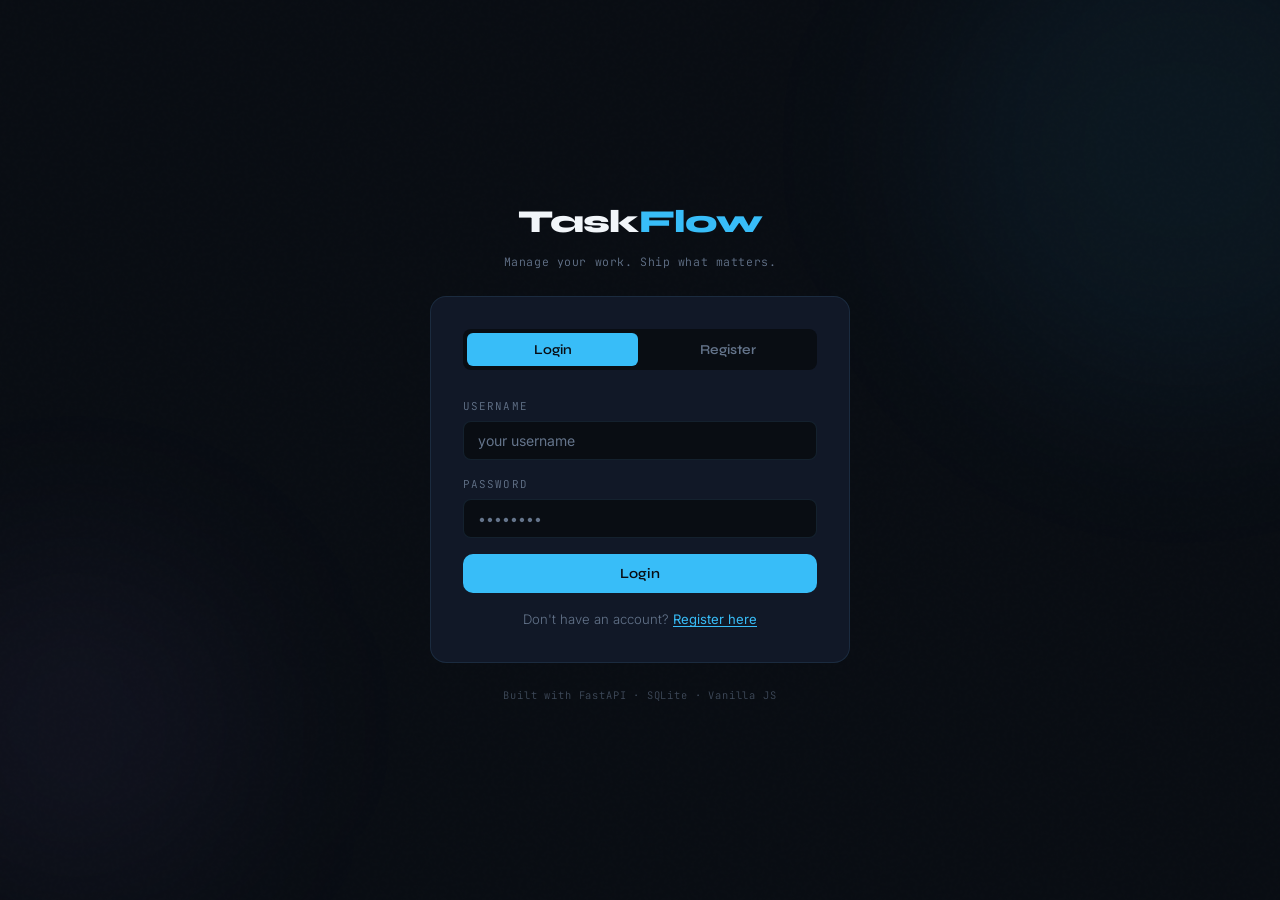
==== index.html @ e287d60d "Add frontend to repo root for GitHub Pages" ====
<!DOCTYPE html>
<html lang="en">
<head>
  <meta charset="UTF-8" />
  <meta name="viewport" content="width=device-width, initial-scale=1.0" />
  <title>TaskFlow — Login</title>
  <link rel="preconnect" href="https://fonts.googleapis.com" />
  <link rel="preconnect" href="https://fonts.gstatic.com" crossorigin />
  <link href="https://fonts.googleapis.com/css2?family=Syne:wght@600;700;800&family=JetBrains+Mono:wght@400;500&family=Inter:wght@300;400;500&display=swap" rel="stylesheet" />
  <link rel="stylesheet" href="css/style.css" />
</head>
<body class="auth-page">

  <!-- Background orbs -->
  <div class="orb orb-1"></div>
  <div class="orb orb-2"></div>

  <div class="auth-wrapper">

    <!-- Branding -->
    <div class="auth-brand">
      <span class="auth-logo">Task<span>Flow</span></span>
      <p class="auth-tagline">Manage your work. Ship what matters.</p>
    </div>

    <!-- Card -->
    <div class="auth-card">

      <!-- Tab switcher -->
      <div class="auth-tabs">
        <button class="auth-tab active" id="tab-login" onclick="showTab('login')">Login</button>
        <button class="auth-tab" id="tab-register" onclick="showTab('register')">Register</button>
      </div>

      <!-- LOGIN FORM -->
      <form class="auth-form" id="login-form" novalidate>
        <div class="form-group">
          <label class="form-label" for="login-username">USERNAME</label>
          <input
            class="form-input"
            type="text"
            id="login-username"
            name="username"
            placeholder="your username"
            autocomplete="username"
            required
          />
        </div>
        <div class="form-group">
          <label class="form-label" for="login-password">PASSWORD</label>
          <input
            class="form-input"
            type="password"
            id="login-password"
            name="password"
            placeholder="••••••••"
            autocomplete="current-password"
            required
          />
        </div>
        <div class="form-status" id="login-status" role="alert" aria-live="polite"></div>
        <button class="btn btn-primary btn-full" type="submit" id="login-btn">
          Login
        </button>
        <p class="auth-switch">
          Don't have an account?
          <button type="button" class="link-btn" onclick="showTab('register')">Register here</button>
        </p>
      </form>

      <!-- REGISTER FORM (hidden by default) -->
      <form class="auth-form hidden" id="register-form" novalidate>
        <div class="form-group">
          <label class="form-label" for="reg-username">USERNAME</label>
          <input
            class="form-input"
            type="text"
            id="reg-username"
            name="username"
            placeholder="choose a username"
            autocomplete="username"
            required
          />
        </div>
        <div class="form-group">
          <label class="form-label" for="reg-email">EMAIL</label>
          <input
            class="form-input"
            type="email"
            id="reg-email"
            name="email"
            placeholder="you@example.com"
            autocomplete="email"
            required
          />
        </div>
        <div class="form-group">
          <label class="form-label" for="reg-password">PASSWORD</label>
          <input
            class="form-input"
            type="password"
            id="reg-password"
            name="password"
            placeholder="min. 6 characters"
            autocomplete="new-password"
            required
          />
        </div>
        <div class="form-status" id="register-status" role="alert" aria-live="polite"></div>
        <button class="btn btn-primary btn-full" type="submit" id="register-btn">
          Create Account
        </button>
        <p class="auth-switch">
          Already have an account?
          <button type="button" class="link-btn" onclick="showTab('login')">Login here</button>
        </p>
      </form>

    </div>

    <p class="auth-footer">
      Built with FastAPI · SQLite · Vanilla JS
    </p>

  </div>

  <script src="js/auth.js"></script>
</body>
</html>
---- css/style.css ----
/* ============================================================
   style.css — TaskFlow Frontend Stylesheet
   Structure:
     1.  CSS Custom Properties
     2.  Reset & Base
     3.  Scrollbar
     4.  Utility Classes
     5.  Buttons
     6.  Form Elements
     7.  Auth Page (login / register)
     8.  Dashboard Nav
     9.  Summary Cards
    10.  Toolbar & Filters
    11.  Task List & Task Cards
    12.  Modal
    13.  Animations
    14.  Responsive
   ============================================================ */


/* ─── 1. CSS CUSTOM PROPERTIES ───────────────────────────── */
:root {
  --bg:          #090d13;
  --bg-2:        #0f1520;
  --bg-card:     #111827;
  --bg-modal:    #151e2e;
  --border:      rgba(99, 179, 237, 0.12);
  --accent:      #38bdf8;
  --accent-dim:  rgba(56, 189, 248, 0.12);
  --accent-glow: rgba(56, 189, 248, 0.3);
  --green:       #34d399;
  --green-dim:   rgba(52, 211, 153, 0.12);
  --purple:      #a78bfa;
  --purple-dim:  rgba(167, 139, 250, 0.12);
  --red:         #f87171;
  --red-dim:     rgba(248, 113, 113, 0.12);
  --yellow:      #fbbf24;
  --yellow-dim:  rgba(251, 191, 36, 0.12);
  --text:        #e2e8f0;
  --text-muted:  #64748b;
  --text-dim:    #94a3b8;
  --radius:      10px;
  --nav-h:       60px;
}


/* ─── 2. RESET & BASE ─────────────────────────────────────── */
*, *::before, *::after {
  box-sizing: border-box;
  margin: 0;
  padding: 0;
}

html { font-size: 16px; }

body {
  background-color: var(--bg);
  color: var(--text);
  font-family: 'Inter', sans-serif;
  font-weight: 300;
  line-height: 1.6;
  min-height: 100vh;
  overflow-x: hidden;
}

body::before {
  content: '';
  position: fixed;
  inset: 0;
  background-image: url("data:image/svg+xml,%3Csvg viewBox='0 0 256 256' xmlns='http://www.w3.org/2000/svg'%3E%3Cfilter id='noise'%3E%3CfeTurbulence type='fractalNoise' baseFrequency='0.9' numOctaves='4' stitchTiles='stitch'/%3E%3C/filter%3E%3Crect width='100%25' height='100%25' filter='url(%23noise)' opacity='0.04'/%3E%3C/svg%3E");
  pointer-events: none;
  z-index: 0;
  opacity: 0.35;
}

a { color: inherit; text-decoration: none; }
ul { list-style: none; }
button { font-family: inherit; cursor: pointer; border: none; background: none; }


/* ─── 3. SCROLLBAR ────────────────────────────────────────── */
::-webkit-scrollbar { width: 5px; }
::-webkit-scrollbar-track { background: var(--bg); }
::-webkit-scrollbar-thumb { background: var(--accent); border-radius: 3px; }


/* ─── 4. UTILITY CLASSES ──────────────────────────────────── */
.hidden { display: none !important; }

.orb {
  position: fixed;
  border-radius: 50%;
  filter: blur(90px);
  pointer-events: none;
  z-index: 0;
}
.orb-1 {
  width: 500px; height: 500px;
  background: rgba(56, 189, 248, 0.06);
  top: -100px; right: -150px;
}
.orb-2 {
  width: 350px; height: 350px;
  background: rgba(167, 139, 250, 0.05);
  bottom: 0; left: -100px;
}


/* ─── 5. BUTTONS ──────────────────────────────────────────── */
.btn {
  display: inline-flex;
  align-items: center;
  justify-content: center;
  gap: 8px;
  padding: 11px 22px;
  border-radius: var(--radius);
  font-family: 'Syne', sans-serif;
  font-size: 0.875rem;
  font-weight: 600;
  cursor: pointer;
  transition: all 0.18s ease;
  border: none;
}

.btn-primary {
  background: var(--accent);
  color: #090d13;
}
.btn-primary:hover {
  background: #7dd3fc;
  transform: translateY(-1px);
  box-shadow: 0 6px 20px var(--accent-glow);
}
.btn-primary:disabled {
  opacity: 0.5;
  cursor: not-allowed;
  transform: none;
  box-shadow: none;
}

.btn-ghost {
  background: transparent;
  color: var(--text-dim);
  border: 1px solid var(--border);
}
.btn-ghost:hover {
  border-color: var(--accent);
  color: var(--accent);
}

.btn-danger {
  background: var(--red);
  color: #090d13;
}
.btn-danger:hover {
  background: #fca5a5;
  transform: translateY(-1px);
}

.btn-full { width: 100%; }

.btn-sm {
  padding: 7px 16px;
  font-size: 0.8rem;
}

.btn-icon {
  padding: 6px 10px;
  font-size: 0.78rem;
}

.link-btn {
  background: none;
  border: none;
  color: var(--accent);
  font-family: inherit;
  font-size: inherit;
  cursor: pointer;
  padding: 0;
  text-decoration: underline;
  text-underline-offset: 2px;
}


/* ─── 6. FORM ELEMENTS ────────────────────────────────────── */
.form-group {
  display: flex;
  flex-direction: column;
  gap: 6px;
  flex: 1;
}

.form-label {
  font-family: 'JetBrains Mono', monospace;
  font-size: 0.68rem;
  color: var(--text-muted);
  letter-spacing: 0.1em;
}

.required { color: var(--red); }

.form-input,
.form-select,
.form-textarea {
  background: var(--bg);
  border: 1px solid var(--border);
  border-radius: 8px;
  padding: 10px 14px;
  color: var(--text);
  font-family: 'Inter', sans-serif;
  font-size: 0.875rem;
  outline: none;
  transition: border-color 0.18s ease, box-shadow 0.18s ease;
  width: 100%;
}

.form-input::placeholder,
.form-textarea::placeholder {
  color: var(--text-muted);
}

.form-input:focus,
.form-select:focus,
.form-textarea:focus {
  border-color: var(--accent);
  box-shadow: 0 0 0 3px var(--accent-dim);
}

.form-select {
  appearance: none;
  background-image: url("data:image/svg+xml,%3Csvg viewBox='0 0 24 24' fill='none' stroke='%2364748b' stroke-width='2' xmlns='http://www.w3.org/2000/svg'%3E%3Cpath d='M6 9l6 6 6-6'/%3E%3C/svg%3E");
  background-repeat: no-repeat;
  background-position: right 10px center;
  background-size: 16px;
  padding-right: 32px;
  cursor: pointer;
}

.form-select option { background: var(--bg-card); }

.form-textarea {
  resize: vertical;
  min-height: 90px;
}

.form-row {
  display: flex;
  gap: 12px;
}

.form-status {
  font-family: 'JetBrains Mono', monospace;
  font-size: 0.72rem;
  padding: 9px 12px;
  border-radius: 6px;
  display: none;
}
.form-status.error {
  background: var(--red-dim);
  border: 1px solid rgba(248, 113, 113, 0.25);
  color: var(--red);
  display: block;
}
.form-status.success {
  background: var(--green-dim);
  border: 1px solid rgba(52, 211, 153, 0.25);
  color: var(--green);
  display: block;
}


/* ─── 7. AUTH PAGE ────────────────────────────────────────── */
.auth-page {
  display: flex;
  align-items: center;
  justify-content: center;
  min-height: 100vh;
  padding: 24px;
}

.auth-wrapper {
  position: relative;
  z-index: 1;
  width: 100%;
  max-width: 420px;
  display: flex;
  flex-direction: column;
  align-items: center;
  gap: 24px;
}

.auth-brand { text-align: center; }

.auth-logo {
  font-family: 'Syne', sans-serif;
  font-size: 2rem;
  font-weight: 800;
  color: #f1f5f9;
  letter-spacing: -0.03em;
}
.auth-logo span { color: var(--accent); }

.auth-tagline {
  font-family: 'JetBrains Mono', monospace;
  font-size: 0.72rem;
  color: var(--text-muted);
  margin-top: 6px;
  letter-spacing: 0.05em;
}

.auth-card {
  width: 100%;
  background: var(--bg-card);
  border: 1px solid var(--border);
  border-radius: 16px;
  padding: 32px;
}

.auth-tabs {
  display: flex;
  gap: 4px;
  background: var(--bg);
  border-radius: 8px;
  padding: 4px;
  margin-bottom: 28px;
}

.auth-tab {
  flex: 1;
  padding: 8px;
  border-radius: 6px;
  font-family: 'Syne', sans-serif;
  font-size: 0.85rem;
  font-weight: 600;
  color: var(--text-muted);
  background: none;
  border: none;
  cursor: pointer;
  transition: all 0.18s ease;
}
.auth-tab.active {
  background: var(--accent);
  color: #090d13;
}

.auth-form {
  display: flex;
  flex-direction: column;
  gap: 16px;
}

.auth-switch {
  text-align: center;
  font-size: 0.82rem;
  color: var(--text-muted);
}

.auth-footer {
  font-family: 'JetBrains Mono', monospace;
  font-size: 0.65rem;
  color: var(--text-muted);
  letter-spacing: 0.08em;
  opacity: 0.6;
}


/* ─── 8. DASHBOARD NAV ────────────────────────────────────── */
.dash-nav {
  position: sticky;
  top: 0;
  height: var(--nav-h);
  display: flex;
  align-items: center;
  justify-content: space-between;
  padding: 0 28px;
  background: rgba(9, 13, 19, 0.85);
  backdrop-filter: blur(20px);
  -webkit-backdrop-filter: blur(20px);
  border-bottom: 1px solid var(--border);
  z-index: 50;
}

.dash-nav-right {
  display: flex;
  align-items: center;
  gap: 16px;
}

.dash-username {
  font-family: 'JetBrains Mono', monospace;
  font-size: 0.78rem;
  color: var(--text-muted);
}
.dash-username::before { content: '// '; opacity: 0.5; }


/* ─── 9. SUMMARY CARDS ────────────────────────────────────── */
.dash-main {
  max-width: 1100px;
  margin: 0 auto;
  padding: 32px 24px 80px;
  position: relative;
  z-index: 1;
}

.summary-grid {
  display: grid;
  grid-template-columns: repeat(5, 1fr);
  gap: 14px;
  margin-bottom: 28px;
}

.summary-card {
  background: var(--bg-card);
  border: 1px solid var(--border);
  border-radius: var(--radius);
  padding: 20px 16px;
  display: flex;
  flex-direction: column;
  align-items: center;
  gap: 6px;
  transition: border-color 0.18s;
}
.summary-card:hover { border-color: rgba(56, 189, 248, 0.25); }

.summary-num {
  font-family: 'Syne', sans-serif;
  font-size: 2rem;
  font-weight: 800;
  color: #f1f5f9;
  line-height: 1;
}
.summary-num.accent-blue   { color: var(--accent); }
.summary-num.accent-purple { color: var(--purple); }
.summary-num.accent-green  { color: var(--green); }
.summary-num.accent-red    { color: var(--red); }

.summary-lbl {
  font-family: 'JetBrains Mono', monospace;
  font-size: 0.65rem;
  color: var(--text-muted);
  letter-spacing: 0.1em;
  text-transform: uppercase;
}


/* ─── 10. TOOLBAR & FILTERS ───────────────────────────────── */
.dash-toolbar {
  display: flex;
  align-items: flex-end;
  gap: 16px;
  margin-bottom: 20px;
  flex-wrap: wrap;
}

.filter-group {
  display: flex;
  flex-direction: column;
  gap: 5px;
  min-width: 140px;
}

.filter-group .form-select {
  padding: 8px 32px 8px 12px;
  font-size: 0.82rem;
}


/* ─── 11. TASK LIST & TASK CARDS ──────────────────────────── */
.task-list {
  display: flex;
  flex-direction: column;
  gap: 12px;
}

.task-empty {
  text-align: center;
  padding: 60px 0;
  color: var(--text-muted);
  font-size: 0.95rem;
  line-height: 2;
}

.task-card {
  background: var(--bg-card);
  border: 1px solid var(--border);
  border-radius: var(--radius);
  padding: 20px 24px;
  display: grid;
  grid-template-columns: 1fr auto;
  gap: 12px;
  align-items: start;
  transition: border-color 0.18s ease, transform 0.18s ease;
  position: relative;
  overflow: hidden;
}

/* Left colored bar based on priority */
.task-card::before {
  content: '';
  position: absolute;
  left: 0; top: 0; bottom: 0;
  width: 3px;
  border-radius: 3px 0 0 3px;
}
.task-card.priority-high::before   { background: var(--red); }
.task-card.priority-medium::before { background: var(--yellow); }
.task-card.priority-low::before    { background: var(--green); }

.task-card:hover {
  border-color: rgba(56, 189, 248, 0.25);
  transform: translateX(2px);
}

/* Strike-through title when task is done */
.task-card.status-done .task-title {
  text-decoration: line-through;
  opacity: 0.5;
}

.task-card-left { display: flex; flex-direction: column; gap: 8px; }

.task-title {
  font-family: 'Syne', sans-serif;
  font-size: 1rem;
  font-weight: 700;
  color: #f1f5f9;
  transition: opacity 0.2s;
}

.task-desc {
  font-size: 0.85rem;
  color: var(--text-muted);
  line-height: 1.5;
}

.task-meta {
  display: flex;
  align-items: center;
  gap: 8px;
  flex-wrap: wrap;
  margin-top: 4px;
}

/* Status badge */
.badge {
  font-family: 'JetBrains Mono', monospace;
  font-size: 0.65rem;
  padding: 2px 8px;
  border-radius: 4px;
  border: 1px solid transparent;
  letter-spacing: 0.05em;
}
.badge-todo       { background: var(--accent-dim);  border-color: rgba(56,189,248,0.2);  color: var(--accent); }
.badge-in_progress{ background: var(--purple-dim);  border-color: rgba(167,139,250,0.2); color: var(--purple); }
.badge-done       { background: var(--green-dim);   border-color: rgba(52,211,153,0.2);  color: var(--green); }

/* Priority badge */
.badge-high   { background: var(--red-dim);    border-color: rgba(248,113,113,0.2); color: var(--red); }
.badge-medium { background: var(--yellow-dim); border-color: rgba(251,191,36,0.2);  color: var(--yellow); }
.badge-low    { background: var(--green-dim);  border-color: rgba(52,211,153,0.2);  color: var(--green); }

.task-due {
  font-family: 'JetBrains Mono', monospace;
  font-size: 0.65rem;
  color: var(--text-muted);
}
.task-due.overdue { color: var(--red); }

.task-card-actions {
  display: flex;
  gap: 6px;
  flex-shrink: 0;
}


/* ─── 12. MODAL ───────────────────────────────────────────── */
.modal-overlay {
  position: fixed;
  inset: 0;
  background: rgba(0, 0, 0, 0.7);
  backdrop-filter: blur(4px);
  z-index: 200;
  display: flex;
  align-items: center;
  justify-content: center;
  padding: 24px;
  animation: fadeIn 0.15s ease;
}

.modal {
  background: var(--bg-modal);
  border: 1px solid var(--border);
  border-radius: 16px;
  padding: 28px;
  width: 100%;
  max-width: 540px;
  max-height: 90vh;
  overflow-y: auto;
  animation: slideUp 0.2s ease;
}

.modal-sm { max-width: 380px; }

.modal-header {
  display: flex;
  align-items: center;
  justify-content: space-between;
  margin-bottom: 24px;
}

.modal-title {
  font-family: 'Syne', sans-serif;
  font-size: 1.2rem;
  font-weight: 700;
  color: #f1f5f9;
}

.modal-close {
  font-size: 1rem;
  color: var(--text-muted);
  transition: color 0.15s;
}
.modal-close:hover { color: var(--text); }

.modal-form {
  display: flex;
  flex-direction: column;
  gap: 16px;
}

.modal-actions {
  display: flex;
  justify-content: flex-end;
  gap: 10px;
  margin-top: 8px;
}

.delete-confirm-text {
  font-size: 0.9rem;
  color: var(--text-dim);
  margin-bottom: 24px;
  line-height: 1.6;
}


/* ─── 13. ANIMATIONS ──────────────────────────────────────── */
@keyframes fadeIn {
  from { opacity: 0; }
  to   { opacity: 1; }
}

@keyframes slideUp {
  from { opacity: 0; transform: translateY(16px); }
  to   { opacity: 1; transform: translateY(0); }
}

@keyframes fadeInUp {
  from { opacity: 0; transform: translateY(10px); }
  to   { opacity: 1; transform: translateY(0); }
}

.task-card {
  animation: fadeInUp 0.25s ease both;
}


/* ─── 14. RESPONSIVE ──────────────────────────────────────── */
@media (max-width: 768px) {
  .summary-grid {
    grid-template-columns: repeat(3, 1fr);
  }
  .summary-grid .summary-card:nth-child(4),
  .summary-grid .summary-card:nth-child(5) {
    grid-column: span 1;
  }

  .form-row {
    flex-direction: column;
  }

  .dash-toolbar {
    flex-direction: column;
    align-items: stretch;
  }

  .filter-group { min-width: unset; }

  .task-card {
    grid-template-columns: 1fr;
  }

  .task-card-actions {
    justify-content: flex-end;
  }
}

@media (max-width: 480px) {
  .summary-grid {
    grid-template-columns: repeat(2, 1fr);
  }

  .auth-card { padding: 24px 20px; }

  .dash-nav { padding: 0 16px; }

  .dash-main { padding: 20px 16px 60px; }
}
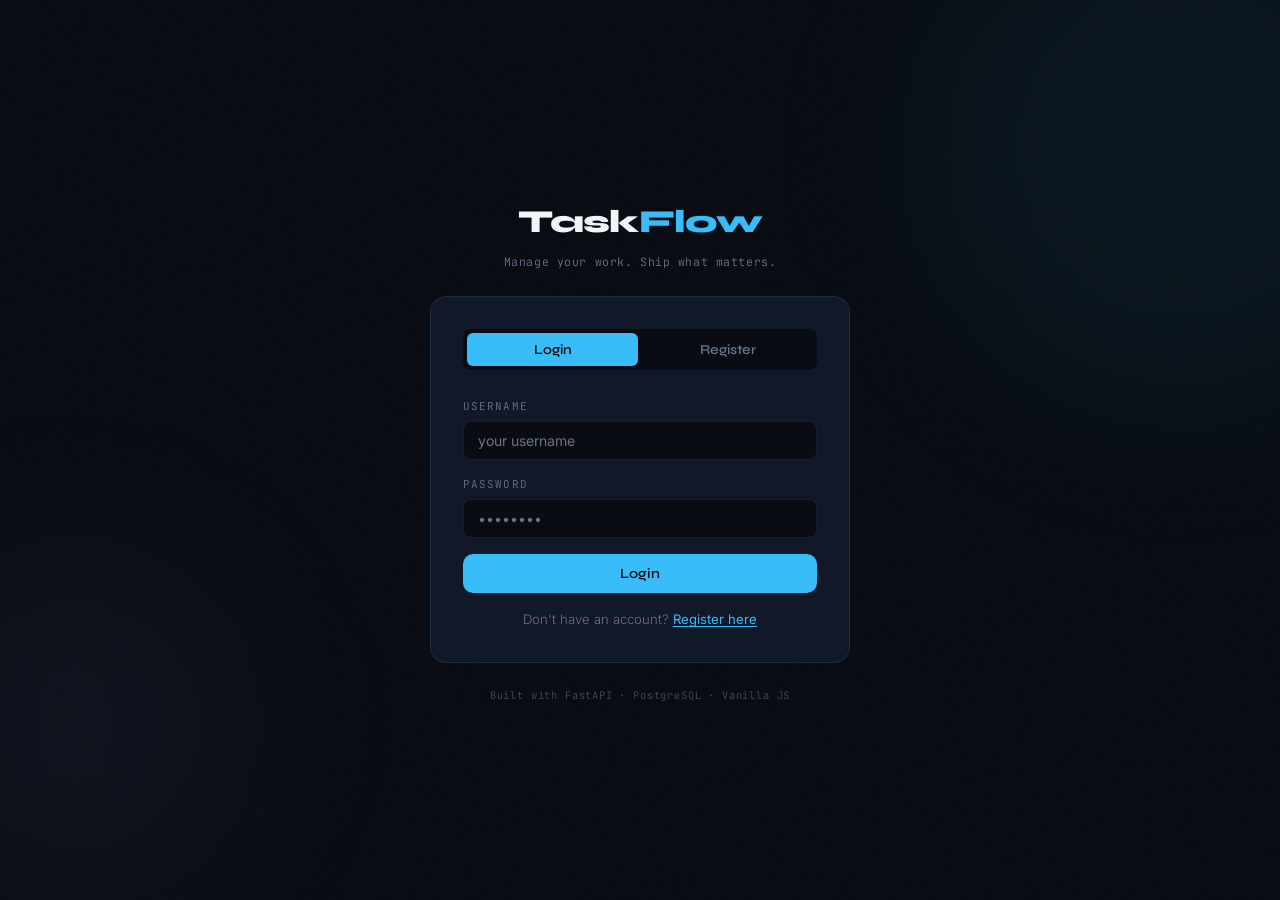
==== commit a8547fa9: "Fix SQLite footer" ====
--- a/index.html
+++ b/index.html
@@ -119,7 +119,7 @@
     </div>
 
     <p class="auth-footer">
-      Built with FastAPI · SQLite · Vanilla JS
+      Built with FastAPI · PostgreSQL · Vanilla JS
     </p>
 
   </div>
--- a/css/style.css
+++ b/css/style.css
@@ -35,7 +35,7 @@
   --red:         #f87171;
   --red-dim:     rgba(248, 113, 113, 0.12);
   --yellow:      #fbbf24;
-  --yellow-dim:  rgba(251, 191, 36, 0.12);
+  --yellow-dim:  rgba(58, 52, 36, 0.12);
   --text:        #e2e8f0;
   --text-muted:  #64748b;
   --text-dim:    #94a3b8;
